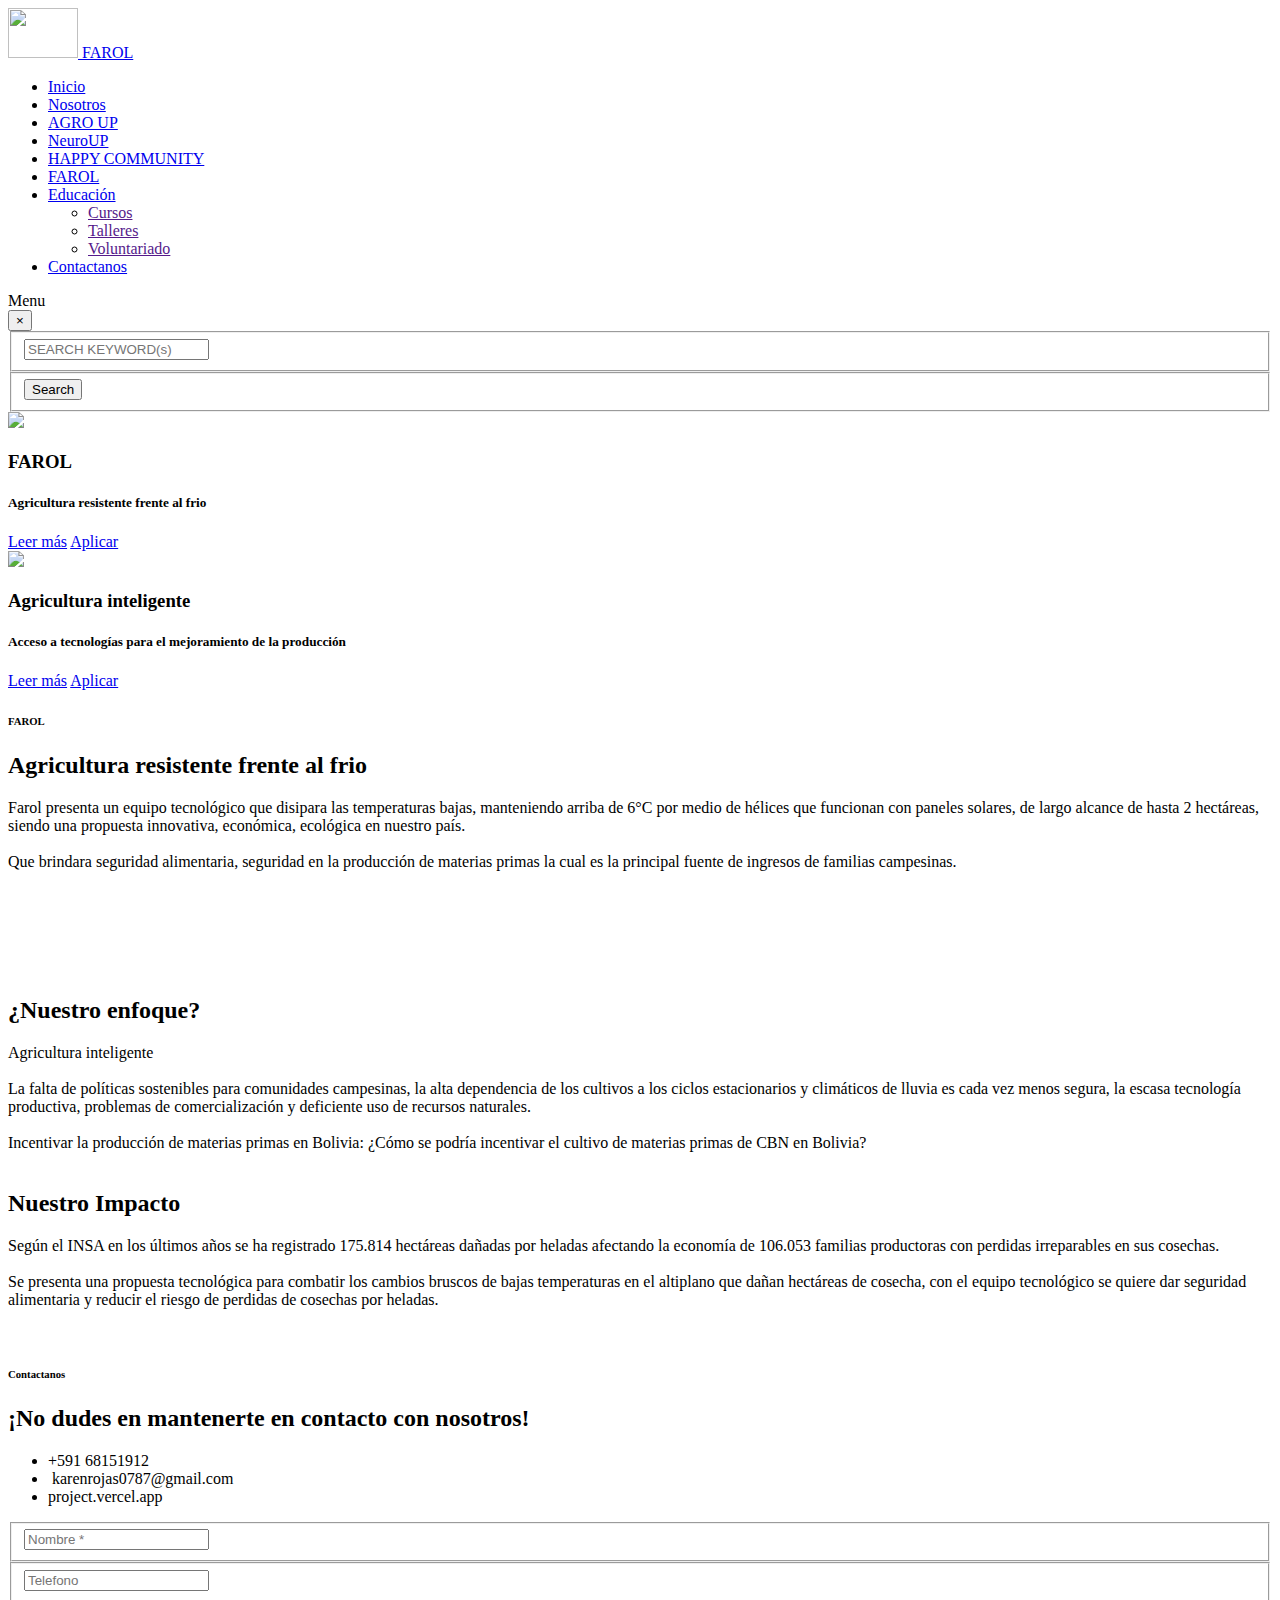
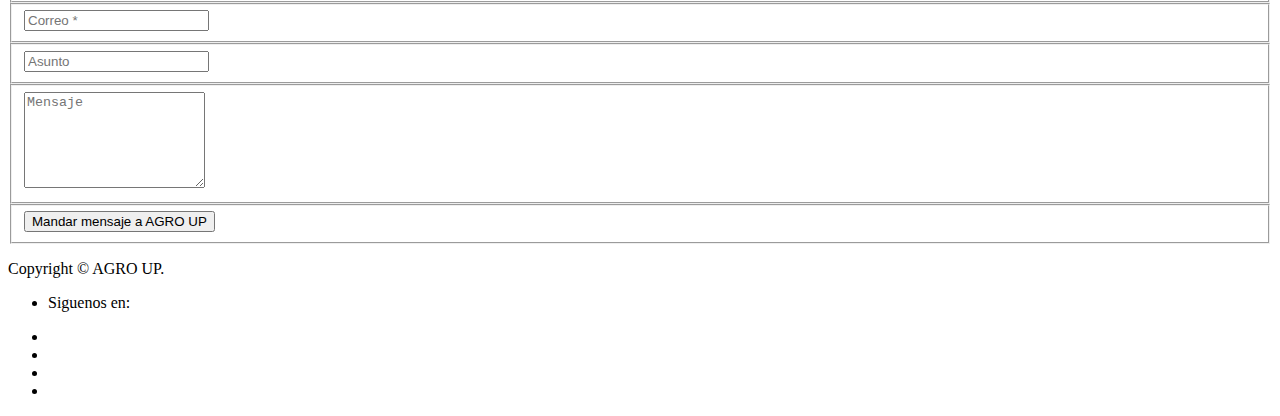
==== farol.html @ a7e3a9bf "Add files via upload" ====
<!DOCTYPE html>
<html lang="en">

  <head>

    <meta charset="utf-8">
    <meta name="viewport" content="width=device-width, initial-scale=1, shrink-to-fit=no">
    <meta name="description" content="">
    <meta name="author" content="">
    <link href="https://fonts.googleapis.com/css?family=Raleway:100,200,300,400,500,600,700,800,900&display=swap" rel="stylesheet">

    <title>FAROL</title>

<!--

Breezed Template

https://templatemo.com/tm-543-breezed

-->
    <!-- Additional CSS Files -->
    <link rel="stylesheet" type="text/css" href="assets/css/bootstrap.min.css">

    <link rel="stylesheet" type="text/css" href="assets/css/font-awesome.css">

    <link rel="stylesheet" href="assets/css/templatemo-breezed.css">

    <link rel="stylesheet" href="assets/css/owl-carousel.css">

    <link rel="stylesheet" href="assets/css/lightbox.css">

    <link rel="stylesheet" href="assets/css/style.css">

    </head>
    
    <body>
    
    <!-- ***** Preloader Start ***** -->
<!--     <div id="preloader">
        <div class="jumper">
            <div></div>
            <div></div>
            <div></div>
        </div>
    </div>   -->
    <!-- ***** Preloader End ***** -->
    
    
    <!-- ***** Header Area Start ***** -->
    <header class="header-area header-sticky">
        <div class="container">
            <div class="row">
                <div class="col-12">
                    <nav class="main-nav">
                        <!-- ***** Logo Start ***** -->

                        <a href="index.html" class="logo">
                            <img loading="lazy" src="assets/images/farol/farol.png" width="70" height="50">
                            FAROL
                        </a>
                        <!-- ***** Logo End ***** -->
                        <!-- ***** Menu Start ***** -->
                        <ul class="nav">
                            <li class="scroll-to-section"><a href="index.html" class="active">Inicio</a></li>
                            <li class="scroll-to-section"><a href="#about">Nosotros</a></li>
                            <li class="scroll-to-section"><a href="agroup.html">AGRO UP</a></li>
                            <li class="scroll-to-section"><a href="neuroup.html">NeuroUP</a></li>
                            <li class="scroll-to-section"><a href="happycommunity.html">HAPPY COMMUNITY</a></li>
                            <li class="scroll-to-section"><a href="farol.html">FAROL</a></li>
                            <li class="submenu">
                                <a href="javascript:;">Educación</a>
                                <ul>
                                    <li><a href="">Cursos</a></li>
                                    <li><a href="">Talleres</a></li>
                                    <li><a href="">Voluntariado</a></li>
                                    
                                </ul>
                            </li>
                            <li class="scroll-to-section"><a href="#contact-us">Contactanos</a></li> 
                            <div class="search-icon">
                                <a href="#search"><i class="fa fa-search"></i></a>
                            </div>
                        </ul>        
                        <a class='menu-trigger'>
                            <span>Menu</span>
                        </a>
                        <!-- ***** Menu End ***** -->
                    </nav>
                </div>
            </div>
        </div>
    </header>
    <!-- ***** Header Area End ***** -->
    
    <!-- ***** Search Area ***** -->
    <div id="search">
        <button type="button" class="close">×</button>
        <form id="contact" action="#" method="get">
            <fieldset>
                <input type="search" name="q" placeholder="SEARCH KEYWORD(s)" aria-label="Search through site content">
            </fieldset>
            <fieldset>
                <button type="submit" class="main-button">Search</button>
            </fieldset>
        </form>
    </div>


    <!-- ***** Main Banner Area Start ***** -->
    <div class="main-banner header-text" id="top">
        <div class="Modern-Slider">

          <!-- //Item -->
          <div class="item">
            <div class="img-fill">
                <img loading="lazy" src="assets/images/agroup/f1.png" style="width:100%">
                <div class="text-content">
                  <h3>FAROL</h3>
                  <h5>Agricultura resistente frente al frio</h5>
                  <a href="#" class="main-stroked-button">Leer más</a>
                  <a href="#" class="main-filled-button">Aplicar</a>
                </div>
            </div>
          </div>
          <!-- // Item -->
          <div class="item">
            <div class="img-fill">
                <img loading="lazy" src="assets/images/agroup/f2.png" style="width:100%">
                <div class="text-content">
                  <h3>Agricultura inteligente</h3>
                  <h5>Acceso a tecnologías para el mejoramiento de la producción</h5>
                  <a href="#" class="main-stroked-button">Leer más</a>
                  <a href="#" class="main-filled-button">Aplicar</a>
                </div>
            </div>
          </div>
          <!-- // Item -->
        </div>
    </div>
    <div class="scroll-down scroll-to-section"><a href="#about"><i class="fa fa-arrow-down"></i></a></div>
    <!-- ***** Main Banner Area End ***** -->

    <!-- ***** About Area Starts ***** -->
    <section class="section" id="about">
        <div class="container">
            <div class="row">
                <div class="col-lg-6 col-md-6 col-xs-12">
                    <div class="left-text-content">
                        <div class="section-heading">
                            <h6>FAROL</h6>
                            <h2>Agricultura resistente frente al frio</h2>
                        </div>
                        <div class="row">
                            <div class="right-text-content">
                                <p>
                                    Farol presenta un equipo tecnológico que disipara las temperaturas bajas, manteniendo arriba de 6°C por medio de hélices que funcionan con paneles solares, de largo alcance de hasta 2 hectáreas, siendo una propuesta innovativa, económica, ecológica en nuestro país.<br><br>
                                    Que brindara seguridad alimentaria, seguridad en la producción de materias primas la cual es la principal fuente de ingresos de familias campesinas. 
                                <br><br>

                                </p>
                            </div>
                        </div>
                    </div>
                </div>
                <div class="col-lg-6 col-md-6 col-xs-12">
                    <div class="item author-item">
                        <br><br>
                        <div class="member-thumb">
                            <img loading="lazy" src="assets/images/farol/farol.png" style="width:100%" alt="">
                        </div>
                    </div>
                </div>
            </div>
        </div>
    </section>
    <!-- ***** About Area Ends ***** -->

    <!-- ***** About Area Starts ***** -->
    <section class="section" id="about">
        <div class="container">
            <div class="row">
                <div class="col-lg-6 col-md-6 col-xs-12">
                    <div class="item author-item">
                        <div class="member-thumb">
                            <img loading="lazy" src="assets/images/agroup/f3.png" style="width:100%" alt="">
                        </div>
                    </div>
                </div>
                <div class="col-lg-6 col-md-6 col-xs-12">
                    <div class="left-text-content">
                        <div class="section-heading">
                            <h2>¿Nuestro enfoque?</h2>
                        </div>
                        <div class="row">
                            <div class="right-text-content">
                                <p>Agricultura inteligente<br><br>

                                La falta de políticas sostenibles para comunidades campesinas, la alta dependencia de los cultivos a los ciclos estacionarios y climáticos de lluvia es cada vez menos segura, la escasa tecnología productiva, problemas de comercialización y deficiente uso de recursos naturales.<br><br>

                                Incentivar la producción de materias primas en Bolivia: ¿Cómo se podría incentivar el cultivo de materias primas de CBN en Bolivia?

                                <br><br>
                                </p>
                            </div>
                        </div>
                    </div>
                </div>
            </div>
        </div>
    </section>
    <!-- ***** About Area Ends ***** -->

    <!-- ***** About Area Starts ***** -->
    <section class="section" id="about">
        <div class="container">
            <div class="row">
                <div class="col-lg-6 col-md-6 col-xs-12">
                    <div class="left-text-content">
                        <div class="section-heading">
                            <h2>Nuestro Impacto</h2>
                        </div>
                        <div class="row">
                            <div class="right-text-content">
                                <p>
                                Según el INSA en los últimos años se ha registrado 175.814 hectáreas dañadas por heladas afectando la economía de 106.053 familias productoras con perdidas irreparables en sus cosechas. <br><br>
                                Se presenta una propuesta tecnológica para combatir los cambios bruscos de bajas temperaturas en el altiplano que dañan hectáreas de cosecha, con el equipo tecnológico se quiere dar seguridad alimentaria y reducir el riesgo de perdidas de cosechas por heladas. 

                                <br>
                                </p>
                            </div>
                        </div>
                    </div>
                </div>
                <div class="col-lg-6 col-md-6 col-xs-12">
                    <div class="item author-item">
                        <div class="member-thumb">
                            <img loading="lazy" src="assets/images/agroup/f4.jpg" style="width:100%" alt="">
                        </div>
                    </div>
                </div>
            </div>
        </div>
    </section>
    <!-- ***** About Area Ends ***** -->
    
    <!-- ***** Contact Us Area Starts ***** -->
    <section class="section" id="contact-us">
        <div class="container">
            <div class="row">
                <div class="col-lg-4 col-md-4 col-xs-12">
                    <div class="left-text-content">
                        <div class="section-heading">
                            <h6>Contactanos</h6>
                            <h2>¡No dudes en mantenerte en contacto con nosotros! </h2>
                        </div>
                        <ul class="contact-info">
                            <li><img loading="lazy" src="assets/images/contact-info-01.png" alt="">+591 68151912</li>
                            <li><img loading="lazy" src="assets/images/contact-info-02.png" alt=""> karenrojas0787@gmail.com</li>
                            <li><img loading="lazy" src="assets/images/contact-info-03.png" alt="">project.vercel.app</li>
                        </ul>
                    </div>
                </div>
                <div class="col-lg-8 col-md-8 col-xs-12">
                    <div class="contact-form">
                        <form id="contact" action="" method="get">
                          <div class="row">
                            <div class="col-md-6 col-sm-12">
                              <fieldset>
                                <input name="name" type="text" id="name" placeholder="Nombre *" required="">
                              </fieldset>
                            </div>
                            <div class="col-md-6 col-sm-12">
                              <fieldset>
                                <input name="phone" type="text" id="phone" placeholder="Telefono" required="">
                              </fieldset>
                            </div>
                            <div class="col-md-6 col-sm-12">
                              <fieldset>
                                <input name="email" type="email" id="email" placeholder="Correo *" required="">
                              </fieldset>
                            </div>
                            <div class="col-md-6 col-sm-12">
                              <fieldset>
                                <input name="subject" type="text" id="subject" placeholder="Asunto">
                              </fieldset>
                            </div>
                            <div class="col-lg-12">
                              <fieldset>
                                <textarea name="message" rows="6" id="message" placeholder="Mensaje" required=""></textarea>
                              </fieldset>
                            </div>
                            <div class="col-lg-12">
                              <fieldset>
                                <button type="submit" id="form-submit" class="main-button-icon">Mandar mensaje a AGRO UP <i class="fa fa-arrow-right"></i></button>
                              </fieldset>
                            </div>
                          </div>
                        </form>
                    </div>
                </div>
            </div>
        </div>
    </section>
    <!-- ***** Contact Us Area Ends ***** -->
    
    <!-- ***** Footer Start ***** -->
    <footer>
        <div class="container">
            <div class="row">
                <div class="col-lg-6 col-xs-12">
                    <div class="left-text-content">
                        <p>Copyright &copy; AGRO UP. 
                        
                        <!-- - Design: <a rel="nofollow noopener" href="https://templatemo.com">TemplateMo</a> -->
                        </p>
                    </div>
                </div>
                <div class="col-lg-6 col-xs-12">
                    <div class="right-text-content">
                            <ul class="social-icons">
                                <li><p>Siguenos en:</p></li>
                                <li><a rel="nofollow" href="https://www.facebook.com/MADTeamSpaceMission"><i class="fa fa-facebook"></i></a></li>
                                <li><a rel="nofollow" href="https://www.facebook.com/MADTeamSpaceMission"><i class="fa fa-twitter"></i></a></li>
                                <li><a rel="nofollow" href="https://www.facebook.com/MADTeamSpaceMission"><i class="fa fa-linkedin"></i></a></li>
                                <li><a rel="nofollow" href="https://www.facebook.com/MADTeamSpaceMission"><i class="fa fa-dribbble"></i></a></li>
                            </ul>
                    </div>
                </div>
            </div>
        </div>
    </footer>
    

    <!-- jQuery -->
    <script src="assets/js/jquery-2.1.0.min.js"></script>

    <!-- Bootstrap -->
    <script src="assets/js/popper.js"></script>
    <script src="assets/js/bootstrap.min.js"></script>

    <!-- Plugins -->
    <script src="assets/js/owl-carousel.js"></script>
    <script src="assets/js/scrollreveal.min.js"></script>
    <script src="assets/js/waypoints.min.js"></script>
    <script src="assets/js/jquery.counterup.min.js"></script>
    <script src="assets/js/imgfix.min.js"></script> 
    <script src="assets/js/slick.js"></script> 
    <script src="assets/js/lightbox.js"></script> 
    <script src="assets/js/isotope.js"></script> 
    
    <!-- Global Init -->
    <script src="assets/js/custom.js"></script>

    <script>

        $(function() {
            var selectedClass = "";
            $("p").click(function(){
            selectedClass = $(this).attr("data-rel");
            $("#portfolio").fadeTo(50, 0.1);
                $("#portfolio div").not("."+selectedClass).fadeOut();
            setTimeout(function() {
              $("."+selectedClass).fadeIn();
              $("#portfolio").fadeTo(50, 1);
            }, 500);
                
            });
        });

    </script>

  </body>
</html>
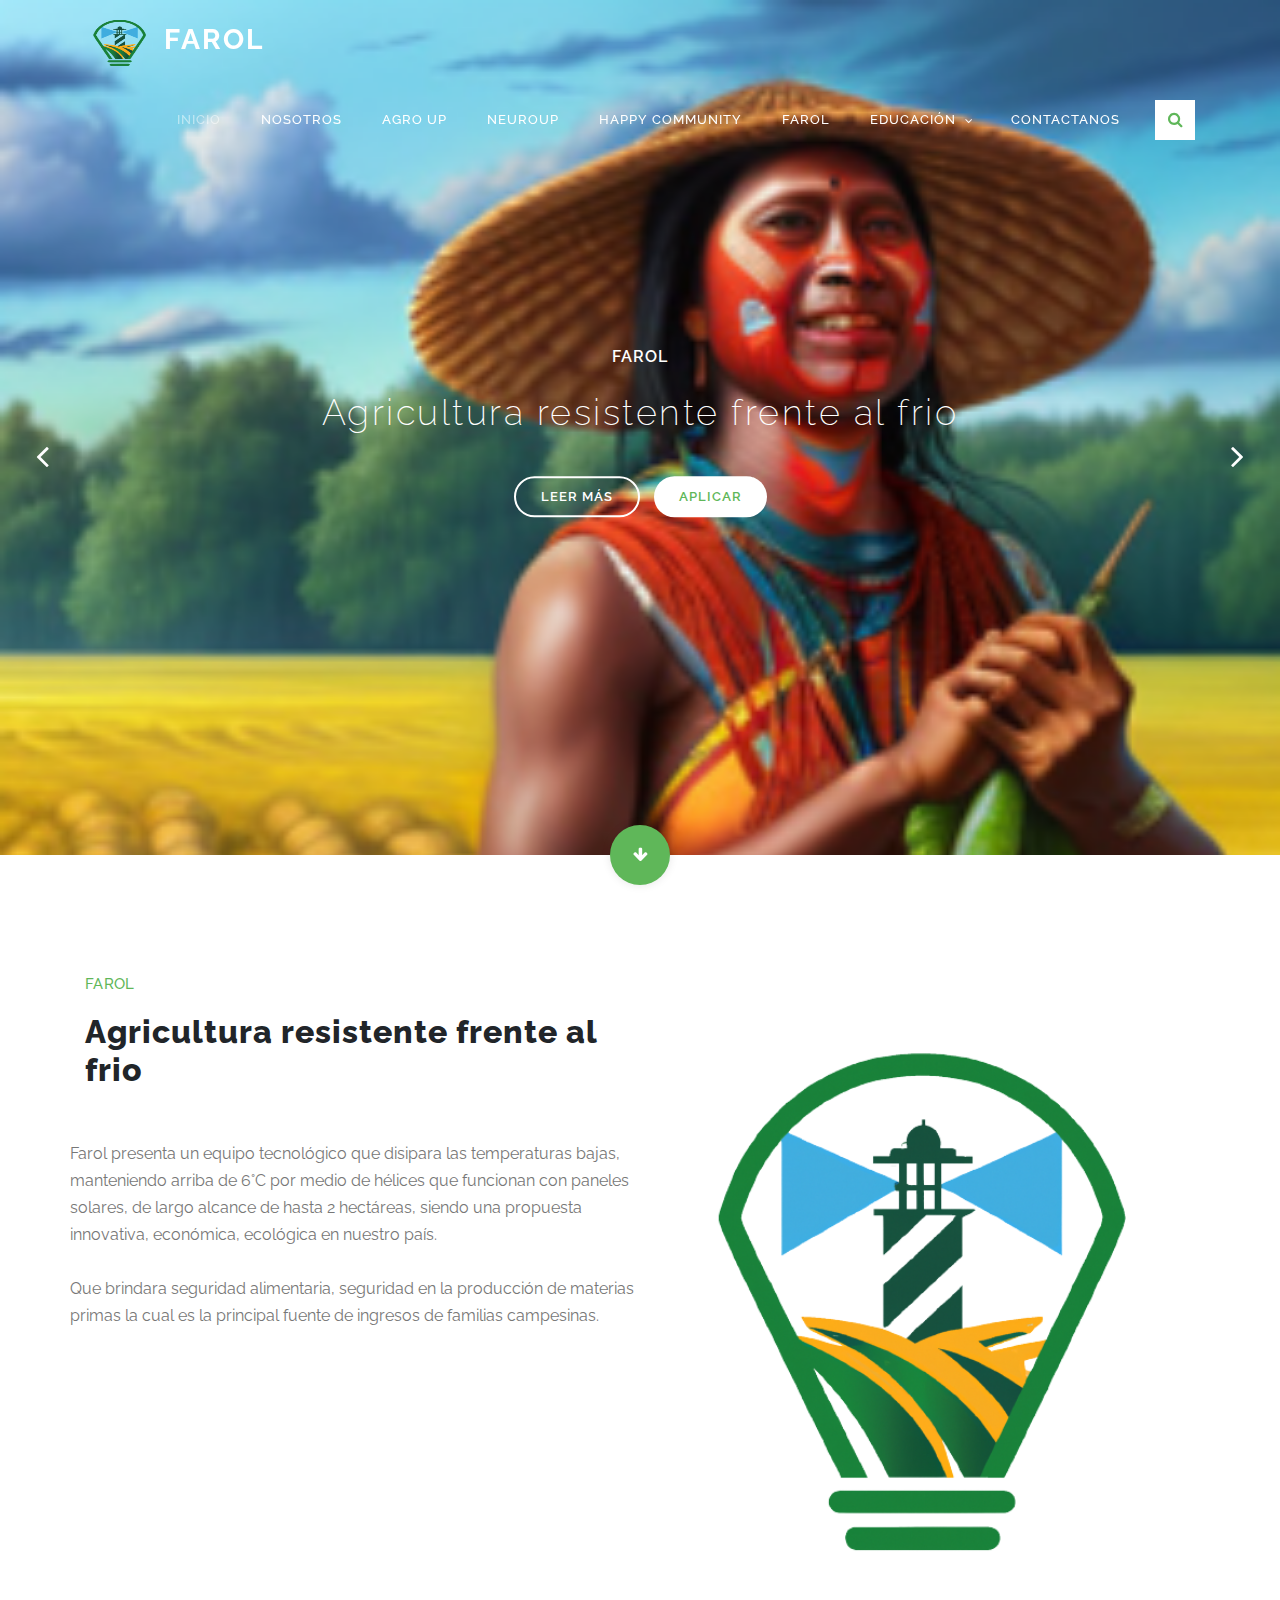
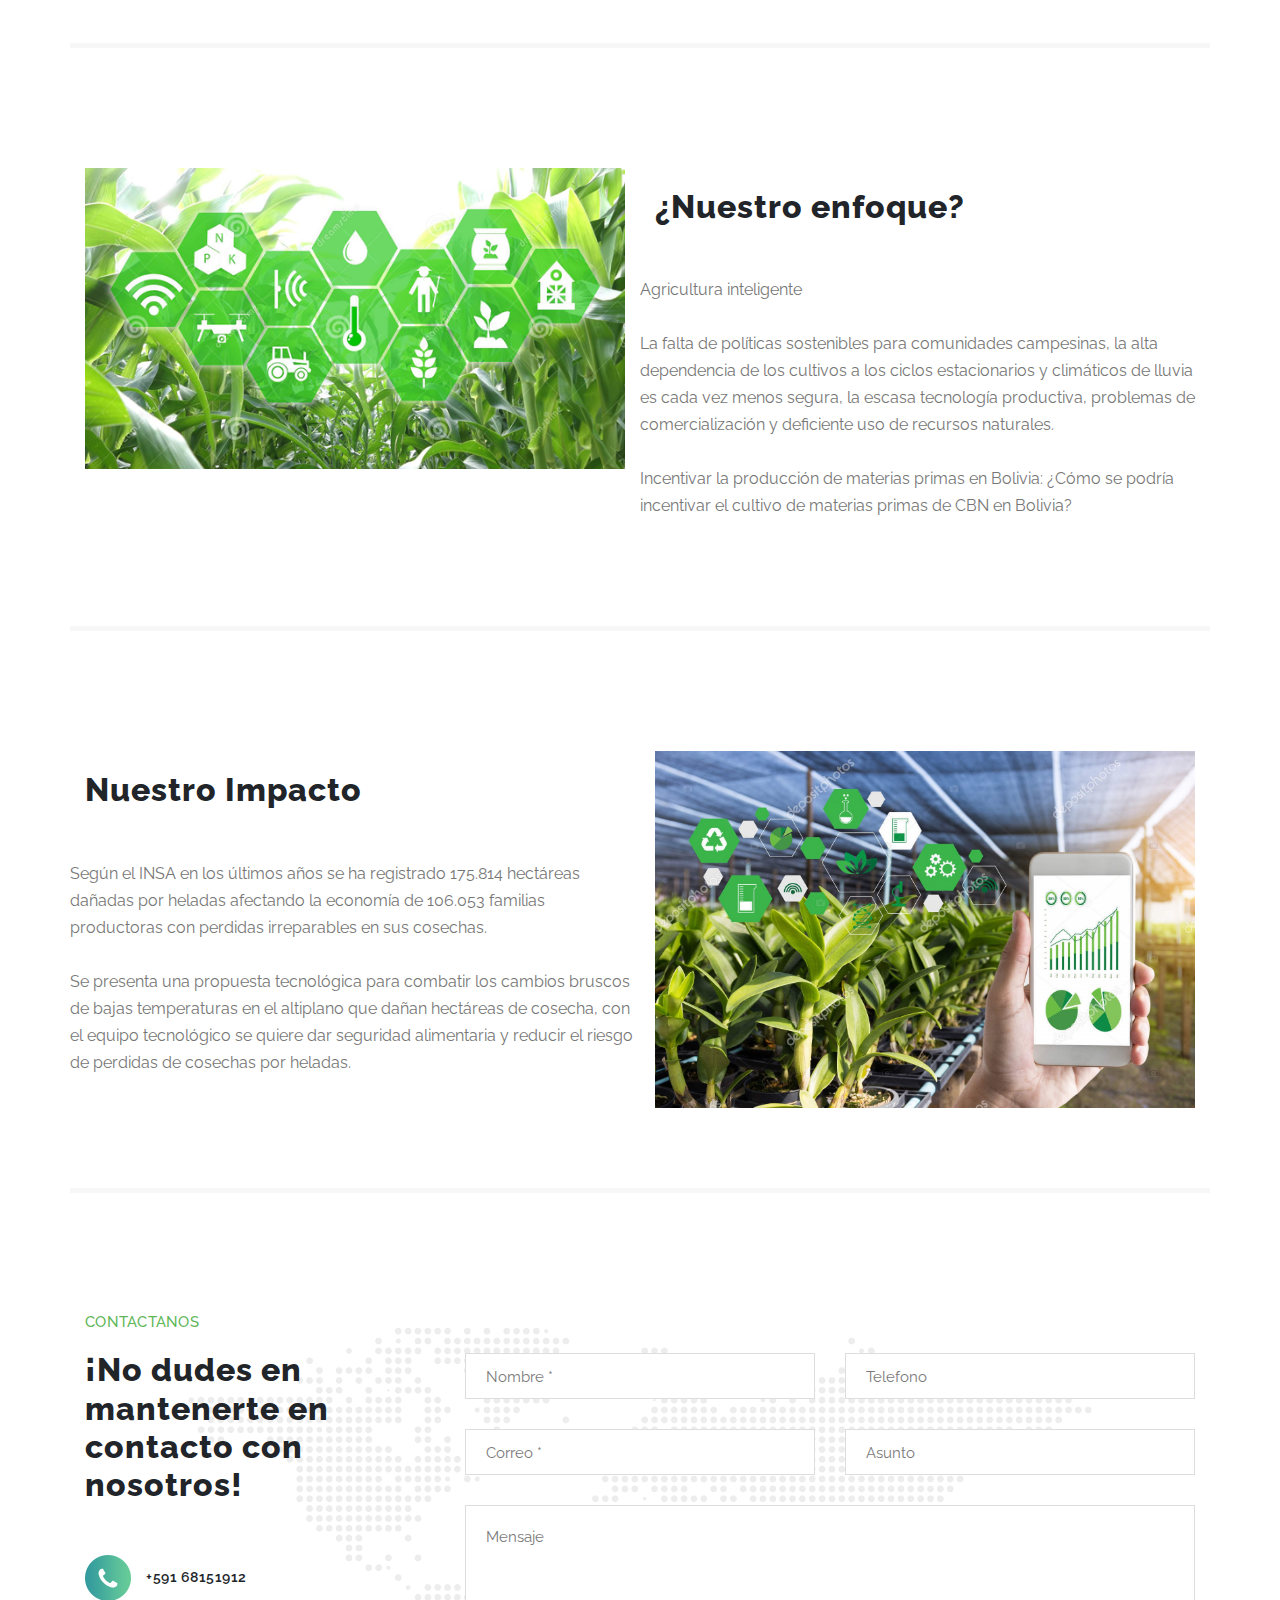
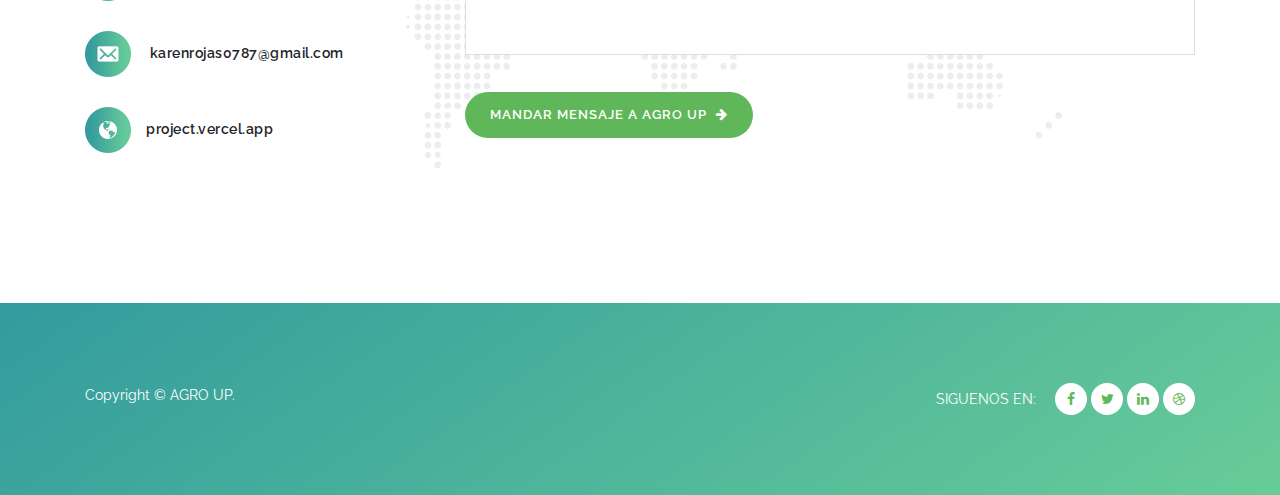
==== commit e00c1c0b: "Add files via upload" ====
--- a/farol.html
+++ b/farol.html
@@ -156,7 +156,6 @@
                                     Farol presenta un equipo tecnológico que disipara las temperaturas bajas, manteniendo arriba de 6°C por medio de hélices que funcionan con paneles solares, de largo alcance de hasta 2 hectáreas, siendo una propuesta innovativa, económica, ecológica en nuestro país.<br><br>
                                     Que brindara seguridad alimentaria, seguridad en la producción de materias primas la cual es la principal fuente de ingresos de familias campesinas. 
                                 <br><br>
-
                                 </p>
                             </div>
                         </div>
@@ -196,7 +195,6 @@
                                 <p>Agricultura inteligente<br><br>
 
                                 La falta de políticas sostenibles para comunidades campesinas, la alta dependencia de los cultivos a los ciclos estacionarios y climáticos de lluvia es cada vez menos segura, la escasa tecnología productiva, problemas de comercialización y deficiente uso de recursos naturales.<br><br>
-
                                 Incentivar la producción de materias primas en Bolivia: ¿Cómo se podría incentivar el cultivo de materias primas de CBN en Bolivia?
 
                                 <br><br>
--- a/assets/css/templatemo-breezed.css
+++ b/assets/css/templatemo-breezed.css
@@ -0,0 +1,1672 @@
+/*
+
+Breezed Template
+
+https://templatemo.com/tm-543-breezed
+
+*/
+
+/* ---------------------------------------------
+Table of contents
+------------------------------------------------
+01. font & reset css
+02. reset
+03. global styles
+04. header
+05. banner
+06. features
+07. testimonials
+08. contact
+09. footer
+10. preloader
+11. search
+12. portfolio
+
+--------------------------------------------- */
+/* 
+---------------------------------------------
+font & reset css
+--------------------------------------------- 
+*/
+@import url("https://fonts.googleapis.com/css?family=Poppins:100,200,300,400,500,600,700,800,900");
+/* 
+---------------------------------------------
+reset
+--------------------------------------------- 
+*/
+html, body, div, span, applet, object, iframe, h1, h2, h3, h4, h5, h6, p, blockquote, div
+pre, a, abbr, acronym, address, big, cite, code, del, dfn, em, font, img, ins, kbd, q,
+s, samp, small, strike, strong, sub, sup, tt, var, b, u, i, center, dl, dt, dd, ol, ul, li,
+figure, header, nav, section, article, aside, footer, figcaption {
+  margin: 0;
+  padding: 0;
+  border: 0;
+  outline: 0;
+}
+
+.clearfix:after {
+  content: ".";
+  display: block;
+  clear: both;
+  visibility: hidden;
+  line-height: 0;
+  height: 0;
+}
+
+.clearfix {
+  display: inline-block;
+}
+
+html[xmlns] .clearfix {
+  display: block;
+}
+
+* html .clearfix {
+  height: 1%;
+}
+
+ul, li {
+  padding: 0;
+  margin: 0;
+  list-style: none;
+}
+
+header, nav, section, article, aside, footer, hgroup {
+  display: block;
+}
+
+* {
+  box-sizing: border-box;
+}
+
+html, body {
+  font-family: 'Raleway', sans-serif;
+  font-weight: 400;
+  background-color: #fff;
+  font-size: 16px;
+  -ms-text-size-adjust: 100%;
+  -webkit-font-smoothing: antialiased;
+  -moz-osx-font-smoothing: grayscale;
+}
+
+a {
+  text-decoration: none !important;
+}
+
+h1, h2, h3, h4, h5, h6 {
+  margin-top: 0px;
+  margin-bottom: 0px;
+}
+
+ul {
+  margin-bottom: 0px;
+}
+
+p {
+  font-size: 14px;
+  line-height: 25px;
+  color: #777;
+}
+
+/* 
+---------------------------------------------
+global styles
+--------------------------------------------- 
+*/
+html,
+body {
+  background: #fff;
+  font-family: 'Raleway', sans-serif;
+}
+
+::selection {
+  background: #5fb759;
+  color: #fff;
+}
+
+::-moz-selection {
+  background: #5fb759;
+  color: #fff;
+}
+
+@media (max-width: 991px) {
+  html, body {
+    overflow-x: hidden;
+  }
+  .mobile-top-fix {
+    margin-top: 30px;
+    margin-bottom: 0px;
+  }
+  .mobile-bottom-fix {
+    margin-bottom: 30px;
+  }
+  .mobile-bottom-fix-big {
+    margin-bottom: 60px;
+  }
+}
+
+a.main-stroked-button {
+  font-size: 13px;
+  border-radius: 25px;
+  padding: 11px 25px;
+  background-color: transparent;
+  border: 2px solid #fff;
+  text-transform: uppercase;
+  color: #fff;
+  font-weight: 600;
+  letter-spacing: 1px;
+  -webkit-transition: all 0.3s ease 0s;
+  -moz-transition: all 0.3s ease 0s;
+  -o-transition: all 0.3s ease 0s;
+  transition: all 0.3s ease 0s;
+}
+
+a.main-stroked-button:hover {
+  background-color: #fff;
+  color: #5fb759;
+}
+
+a.main-filled-button {
+  font-size: 13px;
+  border-radius: 25px;
+  padding: 13px 25px;
+  background-color: #fff;
+  text-transform: uppercase;
+  color: #5fb759;
+  font-weight: 600;
+  letter-spacing: 1px;
+  -webkit-transition: all 0.3s ease 0s;
+  -moz-transition: all 0.3s ease 0s;
+  -o-transition: all 0.3s ease 0s;
+  transition: all 0.3s ease 0s;
+}
+
+a.main-filled-button:hover {
+  color: #fff;
+  background-color: #5fb759;
+}
+
+a.main-button-icon {
+  font-size: 13px;
+  border-radius: 25px;
+  padding: 13px 25px;
+  background-color: #5fb759;
+  text-transform: uppercase;
+  color: #fff;
+  font-weight: 600;
+  letter-spacing: 1px;
+  -webkit-transition: all 0.3s ease 0s;
+  -moz-transition: all 0.3s ease 0s;
+  -o-transition: all 0.3s ease 0s;
+  transition: all 0.3s ease 0s;
+}
+
+a.main-button-icon i {
+  margin-left: 5px;
+  -webkit-transition: all 0.3s ease-in-out 0s;
+  -moz-transition: all 0.3s ease-in-out 0s;
+  -o-transition: all 0.3s ease-in-out 0s;
+  transition: all 0.3s ease-in-out 0s;
+}
+
+a.main-button-icon:hover i {
+  padding-left: 5px;
+}
+
+button.main-button {
+  outline: none;
+  border: none;
+  cursor: pointer;
+  font-size: 13px;
+  border-radius: 25px;
+  padding: 10px 25px;
+  background-color: #fff;
+  text-transform: uppercase;
+  color: #5fb759;
+  font-weight: 600;
+  letter-spacing: 1px;
+  -webkit-transition: all 0.3s ease 0s;
+  -moz-transition: all 0.3s ease 0s;
+  -o-transition: all 0.3s ease 0s;
+  transition: all 0.3s ease 0s;
+}
+
+button.main-button:hover {
+  color: #fff;
+  background-color: #5fb759;
+}
+
+button.main-button-icon {
+  border: none;
+  outline: none;
+  font-size: 13px;
+  border-radius: 25px;
+  padding: 13px 25px;
+  background-color: #5fb759;
+  text-transform: uppercase;
+  color: #fff;
+  font-weight: 600;
+  letter-spacing: 1px;
+  -webkit-transition: all 0.3s ease 0s;
+  -moz-transition: all 0.3s ease 0s;
+  -o-transition: all 0.3s ease 0s;
+  transition: all 0.3s ease 0s;
+}
+
+button.main-button-icon i {
+  margin-left: 5px;
+  -webkit-transition: all 0.3s ease-in-out 0s;
+  -moz-transition: all 0.3s ease-in-out 0s;
+  -o-transition: all 0.3s ease-in-out 0s;
+  transition: all 0.3s ease-in-out 0s;
+}
+
+button.main-button-icon:hover i {
+  padding-left: 5px;
+}
+
+a.text-button-icon {
+  text-transform: uppercase;
+  color: #1e1e1e;
+  font-size: 13px;
+  font-weight: 600;
+  letter-spacing: 1px;
+  -webkit-transition: all 0.3s ease 0s;
+  -moz-transition: all 0.3s ease 0s;
+  -o-transition: all 0.3s ease 0s;
+  transition: all 0.3s ease 0s;
+}
+
+a.text-button-icon i {
+  margin-left: 5px;
+  -webkit-transition: all 0.3s ease-in-out 0s;
+  -moz-transition: all 0.3s ease-in-out 0s;
+  -o-transition: all 0.3s ease-in-out 0s;
+  transition: all 0.3s ease-in-out 0s;
+}
+
+a.text-button-icon:hover {
+  color: #5fb759;
+}
+
+a.text-button-icon:hover i {
+  padding-left: 5px;
+}
+
+
+.section-heading h6 {
+  font-size: 15px;
+  font-weight: 500;
+  text-transform: uppercase;
+  letter-spacing: 0.25px;
+  margin-top: 0px;
+  margin-bottom: 0px;
+}
+
+.section-heading h2 {
+  font-size: 32px;
+  font-weight: 800;
+  letter-spacing: 1px;
+  margin-top: 20px;
+  margin-bottom: 0px;
+}
+
+
+/* 
+---------------------------------------------
+header
+--------------------------------------------- 
+*/
+
+.background-header {
+  background-color: #fff;
+  height: 80px!important;
+  position: fixed!important;
+  top: 0px;
+  left: 0px;
+  right: 0px;
+  box-shadow: 0px 0px 10px rgba(0,0,0,0.15)!important;
+}
+
+.background-header .logo,
+.background-header .main-nav .nav li a {
+  color: #1e1e1e!important;
+}
+
+.background-header .main-nav .nav li:hover a {
+  color: #5fb759!important;
+}
+
+.background-header .nav li a.active {
+  color: #5fb759!important;
+}
+
+.header-area {
+  position: absolute;
+  top: 0px;
+  left: 0px;
+  right: 0px;
+  z-index: 100;
+  height: 100px;
+  -webkit-transition: all .5s ease 0s;
+  -moz-transition: all .5s ease 0s;
+  -o-transition: all .5s ease 0s;
+  transition: all .5s ease 0s;
+}
+
+.header-area .main-nav {
+  min-height: 80px;
+  background: transparent;
+}
+
+.header-area .main-nav .logo {
+  line-height: 80px;
+  color: #fff;
+  font-size: 28px;
+  font-weight: 700;
+  text-transform: uppercase;
+  letter-spacing: 2px;
+  float: left;
+  -webkit-transition: all 0.3s ease 0s;
+  -moz-transition: all 0.3s ease 0s;
+  -o-transition: all 0.3s ease 0s;
+  transition: all 0.3s ease 0s;
+}
+
+
+.header-area .main-nav .nav {
+  float: right;
+  margin-top: 27px;
+  margin-right: 0px;
+  background-color: transparent;
+  -webkit-transition: all 0.3s ease 0s;
+  -moz-transition: all 0.3s ease 0s;
+  -o-transition: all 0.3s ease 0s;
+  transition: all 0.3s ease 0s;
+  position: relative;
+  z-index: 999;
+}
+
+.header-area .main-nav .nav li {
+  padding-left: 20px;
+  padding-right: 20px;
+}
+
+.header-area .main-nav .nav .search-icon {
+  float: right;
+  margin-left: 15px;
+}
+
+.header-area .main-nav .nav .search-icon a {
+  background-color: #fff;
+  color: #5fb759;
+  width: 40px;
+  height: 40px;
+  display: inline-block;
+  text-align: center;
+  line-height: 40px;
+}
+
+@media (max-width: 767px) {
+  .header-area .main-nav .nav .search-icon {
+    float: none;
+    text-align: center;
+    width: 100%;
+    background-color: #fff;
+    margin-left: 0px;
+  }
+}
+
+.header-area .main-nav .nav .search-icon a:hover {
+  opacity: 1;
+  color: #5fb759!important;
+}
+
+.header-area .main-nav .nav li a {
+  display: block;
+  font-weight: 500;
+  font-size: 13px;
+  color: #7a7a7a;
+  text-transform: uppercase;
+  -webkit-transition: all 0.3s ease 0s;
+  -moz-transition: all 0.3s ease 0s;
+  -o-transition: all 0.3s ease 0s;
+  transition: all 0.3s ease 0s;
+  height: 40px;
+  line-height: 40px;
+  border: transparent;
+  letter-spacing: 1px;
+}
+
+.header-area .main-nav .nav li a {
+  color: #fff;
+}
+
+.header-area .main-nav .nav li:hover a,
+.header-area .main-nav .nav li a.active {
+  color: #fff!important;
+  opacity: 0.5;
+}
+
+.background-header .main-nav .nav li:hover a,
+.background-header .main-nav .nav li a.active {
+  color: #5fb759!important;
+  opacity: 1;
+}
+
+.header-area .main-nav .nav li.submenu {
+  position: relative;
+  padding-right: 35px;
+}
+
+.header-area .main-nav .nav li.submenu:after {
+  font-family: FontAwesome;
+  content: "\f107";
+  font-size: 12px;
+  color: #fff;
+  position: absolute;
+  right: 18px;
+  top: 12px;
+}
+
+.background-header .main-nav .nav li.submenu:after {
+  color: #7a7a7a;
+}
+
+.header-area .main-nav .nav li.submenu ul {
+  position: absolute;
+  width: 200px;
+  box-shadow: 0 2px 28px 0 rgba(0, 0, 0, 0.06);
+  overflow: hidden;
+  top: 40px;
+  opacity: 0;
+  transform: translateY(+2em);
+  visibility: hidden;
+  z-index: -1;
+  transition: all 0.3s ease-in-out 0s, visibility 0s linear 0.3s, z-index 0s linear 0.01s;
+}
+
+.header-area .main-nav .nav li.submenu ul li {
+  margin-left: 0px;
+  padding-left: 0px;
+  padding-right: 0px;
+}
+
+.header-area .main-nav .nav li.submenu ul li a {
+  opacity: 1;
+  display: block;
+  background: #fff;
+  color: #7a7a7a!important;
+  padding-left: 20px;
+  height: 40px;
+  line-height: 40px;
+  -webkit-transition: all 0.3s ease 0s;
+  -moz-transition: all 0.3s ease 0s;
+  -o-transition: all 0.3s ease 0s;
+  transition: all 0.3s ease 0s;
+  position: relative;
+  font-size: 13px;
+  border-bottom: 1px solid #f5f5f5;
+}
+
+.header-area .main-nav .nav li.submenu ul li a:hover {
+  background: #fff;
+  color: #5fb759!important;
+  padding-left: 25px;
+}
+
+.header-area .main-nav .nav li.submenu ul li a:hover:before {
+  width: 3px;
+}
+
+.header-area .main-nav .nav li.submenu:hover ul {
+  visibility: visible;
+  opacity: 1;
+  z-index: 1;
+  transform: translateY(0%);
+  transition-delay: 0s, 0s, 0.3s;
+}
+
+.header-area .main-nav .menu-trigger {
+  cursor: pointer;
+  display: block;
+  position: absolute;
+  top: 23px;
+  width: 32px;
+  height: 40px;
+  text-indent: -9999em;
+  z-index: 99;
+  right: 40px;
+  display: none;
+}
+
+.header-area .main-nav .menu-trigger span,
+.header-area .main-nav .menu-trigger span:before,
+.header-area .main-nav .menu-trigger span:after {
+  -moz-transition: all 0.4s;
+  -o-transition: all 0.4s;
+  -webkit-transition: all 0.4s;
+  transition: all 0.4s;
+  background-color: #1e1e1e;
+  display: block;
+  position: absolute;
+  width: 30px;
+  height: 2px;
+  left: 0;
+}
+
+.background-header .main-nav .menu-trigger span,
+.background-header .main-nav .menu-trigger span:before,
+.background-header .main-nav .menu-trigger span:after {
+  background-color: #1e1e1e;
+}
+
+.header-area .main-nav .menu-trigger span:before,
+.header-area .main-nav .menu-trigger span:after {
+  -moz-transition: all 0.4s;
+  -o-transition: all 0.4s;
+  -webkit-transition: all 0.4s;
+  transition: all 0.4s;
+  background-color: #1e1e1e;
+  display: block;
+  position: absolute;
+  width: 30px;
+  height: 2px;
+  left: 0;
+  width: 75%;
+}
+
+.background-header .main-nav .menu-trigger span:before,
+.background-header .main-nav .menu-trigger span:after {
+  background-color: #1e1e1e;
+}
+
+.header-area .main-nav .menu-trigger span:before,
+.header-area .main-nav .menu-trigger span:after {
+  content: "";
+}
+
+.header-area .main-nav .menu-trigger span {
+  top: 16px;
+}
+
+.header-area .main-nav .menu-trigger span:before {
+  -moz-transform-origin: 33% 100%;
+  -ms-transform-origin: 33% 100%;
+  -webkit-transform-origin: 33% 100%;
+  transform-origin: 33% 100%;
+  top: -10px;
+  z-index: 10;
+}
+
+.header-area .main-nav .menu-trigger span:after {
+  -moz-transform-origin: 33% 0;
+  -ms-transform-origin: 33% 0;
+  -webkit-transform-origin: 33% 0;
+  transform-origin: 33% 0;
+  top: 10px;
+}
+
+.header-area .main-nav .menu-trigger.active span,
+.header-area .main-nav .menu-trigger.active span:before,
+.header-area .main-nav .menu-trigger.active span:after {
+  background-color: transparent;
+  width: 100%;
+}
+
+.header-area .main-nav .menu-trigger.active span:before {
+  -moz-transform: translateY(6px) translateX(1px) rotate(45deg);
+  -ms-transform: translateY(6px) translateX(1px) rotate(45deg);
+  -webkit-transform: translateY(6px) translateX(1px) rotate(45deg);
+  transform: translateY(6px) translateX(1px) rotate(45deg);
+  background-color: #1e1e1e;
+}
+
+.background-header .main-nav .menu-trigger.active span:before {
+  background-color: #1e1e1e;
+}
+
+.header-area .main-nav .menu-trigger.active span:after {
+  -moz-transform: translateY(-6px) translateX(1px) rotate(-45deg);
+  -ms-transform: translateY(-6px) translateX(1px) rotate(-45deg);
+  -webkit-transform: translateY(-6px) translateX(1px) rotate(-45deg);
+  transform: translateY(-6px) translateX(1px) rotate(-45deg);
+  background-color: #1e1e1e;
+}
+
+.background-header .main-nav .menu-trigger.active span:after {
+  background-color: #1e1e1e;
+}
+
+.header-area.header-sticky {
+  min-height: 80px;
+}
+
+.header-area.header-sticky .nav {
+  margin-top: 20px !important;
+}
+
+.header-area.header-sticky .nav li a.active {
+  color: #5fb759;
+}
+
+@media (max-width: 1200px) {
+  .header-area .main-nav .nav li {
+    padding-left: 12px;
+    padding-right: 12px;
+  }
+  .header-area .main-nav:before {
+    display: none;
+  }
+}
+
+@media (max-width: 767px) {
+  .header-area .main-nav .logo {
+    color: #1e1e1e;
+  }
+  .header-area.header-sticky .nav li a:hover,
+  .header-area.header-sticky .nav li a.active {
+    color: #5fb759!important;
+    opacity: 1;
+  }
+  .header-area.header-sticky .nav li.search-icon a {
+    width: 100%;
+  }
+  .header-area {
+    background-color: #f7f7f7;
+    padding: 0px 15px;
+    height: 80px;
+    box-shadow: none;
+    text-align: center;
+  }
+  .header-area .container {
+    padding: 0px;
+  }
+  .header-area .logo {
+    margin-left: 30px;
+  }
+  .header-area .menu-trigger {
+    display: block !important;
+  }
+  .header-area .main-nav {
+    overflow: hidden;
+  }
+  .header-area .main-nav .nav {
+    float: none;
+    width: 100%;
+    display: none;
+    -webkit-transition: all 0s ease 0s;
+    -moz-transition: all 0s ease 0s;
+    -o-transition: all 0s ease 0s;
+    transition: all 0s ease 0s;
+    margin-left: 0px;
+  }
+  .header-area .main-nav .nav li:first-child {
+    border-top: 1px solid #eee;
+  }
+  .header-area.header-sticky .nav {
+    margin-top: 80px !important;
+  }
+  .header-area .main-nav .nav li {
+    width: 100%;
+    background: #fff;
+    border-bottom: 1px solid #eee;
+    padding-left: 0px !important;
+    padding-right: 0px !important;
+  }
+  .header-area .main-nav .nav li a {
+    height: 50px !important;
+    line-height: 50px !important;
+    padding: 0px !important;
+    border: none !important;
+    background: #f7f7f7 !important;
+    color: #191a20 !important;
+  }
+  .header-area .main-nav .nav li a:hover {
+    background: #eee !important;
+    color: #5fb759!important;
+  }
+  .header-area .main-nav .nav li.submenu ul {
+    position: relative;
+    visibility: inherit;
+    opacity: 1;
+    z-index: 1;
+    transform: translateY(0%);
+    transition-delay: 0s, 0s, 0.3s;
+    top: 0px;
+    width: 100%;
+    box-shadow: none;
+    height: 0px;
+  }
+  .header-area .main-nav .nav li.submenu ul li a {
+    font-size: 12px;
+    font-weight: 400;
+  }
+  .header-area .main-nav .nav li.submenu ul li a:hover:before {
+    width: 0px;
+  }
+  .header-area .main-nav .nav li.submenu ul.active {
+    height: auto !important;
+  }
+  .header-area .main-nav .nav li.submenu:after {
+    color: #3B566E;
+    right: 25px;
+    font-size: 14px;
+    top: 15px;
+  }
+  .header-area .main-nav .nav li.submenu:hover ul, .header-area .main-nav .nav li.submenu:focus ul {
+    height: 0px;
+  }
+}
+
+@media (min-width: 767px) {
+  .header-area .main-nav .nav {
+    display: flex !important;
+  }
+}
+
+
+/* 
+---------------------------------------------
+banner
+--------------------------------------------- 
+*/
+/* ==== Main CSS === */
+.img-fill{
+  width: 100%;
+  display: block;
+  overflow: hidden;
+  position: relative;
+  text-align: center
+}
+
+.img-fill img {
+  min-height: 100%;
+  min-width: 100%;
+  position: relative;
+  display: inline-block;
+  max-width: none;
+}
+
+*,
+*:before,
+*:after {
+  -webkit-box-sizing: border-box;
+  box-sizing: border-box;
+  -webkit-font-smoothing: antialiased;
+  -moz-osx-font-smoothing: grayscale;
+}
+
+.Grid1k {
+  padding: 0 15px;
+  max-width: 1200px;
+  margin: auto;
+}
+
+.blocks-box,
+.slick-slider {
+  margin: 0;
+  padding: 0!important;
+}
+
+.slick-slide {
+  float: left /* If RTL Make This Right */ ;
+  padding: 0;
+}
+
+/* ==== Slider Style === */
+.Modern-Slider .item .img-fill{
+  height:95vh;
+  background:#000;
+}
+
+.Modern-Slider .item .info > div{
+  display:inline-block!important;
+  vertical-align:middle;
+}
+
+.Modern-Slider .NextArrow{
+  position:absolute;
+  top:50%;
+  right:30px;
+  border:0 none;
+  background-color: transparent;
+  text-align:center;
+  font-size: 36px;
+  font-family: 'FontAwesome';
+  color:#FFF;
+  z-index:5;
+  outline: none;
+}
+
+.Modern-Slider .NextArrow:before{
+  content:'\f105';
+}
+
+.Modern-Slider .PrevArrow {
+  position:absolute;
+  top:50%;
+  left:30px;
+  border:0 none;
+  background-color: transparent;
+  text-align:center;
+  font-size: 36px;
+  font-family: 'FontAwesome';
+  color:#FFF;
+  z-index:5;
+  outline: none;
+}
+
+.Modern-Slider .PrevArrow:before{
+  content:'\f104';
+}
+
+.scroll-down {
+  position: absolute;
+  left: 50%;
+  margin-top: -30px;
+  margin-left: -30px;
+  z-index: 10;
+}
+
+.scroll-down a {
+  display: inline-block;
+  background-color: #5fb759;
+  width: 60px;
+  height: 60px;
+  text-align: center;
+  line-height: 60px;
+  border-radius: 50%;
+  color: #fff;
+  box-shadow: 0px 0px 10px rgba(0,0,0,0.1);
+}
+
+ul.slick-dots {
+  display: none!important;
+}
+
+.Modern-Slider .text-content {
+  width: 80%;
+  position: absolute;
+  top: 50%;
+  left: 50%;
+  transform: translate(-50%, -50%);
+}
+
+.Modern-Slider .item h3 {
+  margin-bottom: 25px;
+  font-size: 16px;
+  text-transform: uppercase;
+  font-weight: 600;
+  letter-spacing: 1px;
+  color:#FFF;
+  animation:fadeOutRight 1s both;
+}
+
+.Modern-Slider .item h5 {
+  margin-bottom: 50px;
+  font-size: 36px;
+  font-weight: 200;
+  letter-spacing: 2.5px;
+  color:#FFF;
+  overflow:hidden;
+  animation:fadeOutLeft 1s both;
+}
+
+.Modern-Slider .item a {
+  margin: 0 5px;
+}
+
+.Modern-Slider .item.slick-active h3{
+  animation:fadeInDown 1s both 1s;
+}
+
+.Modern-Slider .item.slick-active h5{
+  animation:fadeInLeft 1s both 1.5s;
+}
+
+.Modern-Slider .item.slick-active{
+  animation:Slick-FastSwipeIn 1s both;
+}
+
+.Modern-Slider .buttons {
+  position: relative;
+}
+
+.Modern-Slider {background:#000;}
+
+
+/* ==== Slick Slider Css Ruls === */
+.slick-slider{position:relative;display:block;-webkit-user-select:none;-moz-user-select:none;-ms-user-select:none;user-select:none;-webkit-touch-callout:none;-khtml-user-select:none;-ms-touch-action:pan-y;touch-action:pan-y;-webkit-tap-highlight-color:transparent}
+.slick-list{position:relative;display:block;overflow:hidden;margin:0;padding:0}
+.slick-list:focus{outline:none}.slick-list.dragging{cursor:hand}
+.slick-slider .slick-track,.slick-slider .slick-list{-webkit-transform:translate3d(0,0,0);-ms-transform:translate3d(0,0,0);transform:translate3d(0,0,0)}
+.slick-track{position:relative;top:0;left:0;display:block}
+.slick-track:before,.slick-track:after{display:table;content:''}.slick-track:after{clear:both}
+.slick-loading .slick-track{visibility:hidden}
+.slick-slide{display:none;float:left /* If RTL Make This Right */ ;height:100%;min-height:1px}
+.slick-slide.dragging img{pointer-events:none}
+.slick-initialized .slick-slide{display:block}
+.slick-loading .slick-slide{visibility:hidden}
+.slick-vertical .slick-slide{display:block;height:auto;border:1px solid transparent}
+
+/*
+---------------------------------------------
+about
+---------------------------------------------
+*/
+
+#about {
+  padding: 120px 0px 0px 0px;
+  position: relative;
+  z-index: 9;
+}
+
+#about .container {
+  border-bottom: 5px solid #f7f7f7;
+  padding-bottom: 80px;
+}
+
+#about .section-heading {
+  margin-bottom: 10px;
+}
+
+#about .section-heading h6 {
+  color: #5fb759;
+}
+
+#about .service-item {
+  margin-top: 30px;
+}
+
+#about .service-item img {
+  float: left;
+  margin-right: 15px;
+  width: 46px;
+  height: 46px;
+}
+
+#about .service-item h4 {
+  font-size: 15px;
+  font-weight: 700;
+  text-transform: uppercase;
+  letter-spacing: 0.25px;
+  line-height: 46px;
+}
+
+#about a.main-button-icon {
+  display: inline-block;
+  margin-top: 60px;
+}
+
+#about .right-text-content {
+  margin-top: 40px;
+}
+
+#about .right-text-content p {
+  font-size: 16px;
+  line-height: 27px;
+  color: #777;
+}
+
+
+/*
+---------------------------------------------
+features
+---------------------------------------------
+*/
+
+#features {
+  padding-top: 80px;
+  padding-bottom: 70px;
+}
+
+#features .features-item {
+  margin-bottom: 50px;
+}
+
+.features-item .features-icon {
+  float: left;
+}
+
+#features .features-content {
+  margin-left: 75px;
+}
+
+.features-item .features-content h4 {
+  font-size: 15px;
+  font-weight: 700;
+  text-transform: uppercase;
+  letter-spacing: 0.25px;
+  margin-bottom: 15px;
+}
+
+.features-item .features-content p {
+  margin-bottom: 15px;
+}
+
+
+
+/*
+---------------------------------------------
+subscribe
+---------------------------------------------
+*/
+
+#subscribe {
+  padding: 80px 0px;
+  background-image: url(../images/slide-02.jpg);
+  background-position: center center;
+  background-repeat: no-repeat;
+  background-size: cover;
+}
+
+#subscribe .section-heading {
+  text-align: center;
+  color: #fff;
+  margin-bottom: 25px;
+}
+
+#subscribe p {
+  text-align: center;
+  font-size: 16px;
+  line-height: 27px;
+  color: #fff;
+  margin-bottom: 40px;
+}
+
+#subscribe input {
+  width: 100%;
+  height: 38px;
+  border-radius: 19px;
+  border: 1px solid #fff;
+  background-color: transparent;
+  padding: 0px 20px;
+  font-size: 13px;
+  color: #fff;
+  outline: none;
+}
+
+.subscribe-form ::-webkit-input-placeholder { /* Edge */
+  color: #fff;
+}
+
+.subscribe-form :-ms-input-placeholder { /* Internet Explorer 10-11 */
+  color: #fff;
+}
+
+.subscribe-form ::placeholder {
+  color: #fff;
+}
+
+@media (max-width: 767px) {
+  #subscribe fieldset {
+    text-align: center;
+    margin-bottom: 20px;
+  }
+}
+
+/*
+--------------------------------------------
+testimonials
+--------------------------------------------
+*/
+#testimonials {
+  margin-top: 120px;
+  padding: 80px 0px;
+  padding: 120px 0px;
+  background-image: url(../images/slide-03.jpg);
+  background-position: center center;
+  background-repeat: no-repeat;
+  background-size: cover;
+}
+#testimonials .section-heading {
+  text-align: center;
+  color: #fff;
+  margin-bottom: 60px;
+}
+
+#testimonials .item {
+  position: relative;
+  text-align: center;
+}
+
+#testimonials .item h4 {
+  font-size: 17px;
+  font-weight: 700;
+  text-transform: uppercase;
+  color: #fff;
+  letter-spacing: 1px;
+  margin-top: 22px;
+  margin-bottom: 7px;
+}
+
+
+#testimonials .item span {
+  color: #fff;
+  font-weight: 500;
+  font-size: 13px;
+  text-transform: uppercase;
+  letter-spacing: 0.5px;
+}
+
+#testimonials .item .member-thumb {
+  position: relative;
+}
+
+#testimonials .item .hover-effect {
+  cursor: pointer;
+  position: absolute;
+  top: 0;
+  bottom: 0;
+  width: 100%;
+  background-color: rgba(0,0,0,0.95);
+  opacity: 0;
+  visibility: hidden;
+  -webkit-transition: all 0.5s ease 0s;
+  -moz-transition: all 0.5s ease 0s;
+  -o-transition: all 0.5s ease 0s;
+  transition: all 0.5s ease 0s;
+}
+
+#testimonials .item .hover-content {
+  position: absolute;
+  top: 50%;
+  left: 50%;
+  transform: translate(-50%, -50%);
+  width: 100%;
+}
+
+#testimonials .item:hover .hover-effect {
+  opacity: 1;
+  visibility: visible;
+}
+
+#testimonials .item .hover-effect ul li {
+  display: inline-block;
+  margin: 0px 5px;
+}
+
+#testimonials .item .hover-effect ul li a {
+  width: 32px;
+  height: 32px;
+  display: inline-block;
+  text-align: center;
+  line-height: 32px;
+  font-size: 14px;
+  background-color: #fff;
+  border-radius: 50%;
+  color: #5fb759;
+  -webkit-transition: all 0.3s ease 0s;
+  -moz-transition: all 0.3s ease 0s;
+  -o-transition: all 0.3s ease 0s;
+  transition: all 0.3s ease 0s;
+}
+
+#testimonials .item .hover-effect ul li a:hover {
+  color: #fff;
+  background-color: #5fb759;
+}
+
+#testimonials .owl-carousel {
+  padding-bottom: 60px;
+}
+
+.owl-dots {
+  position: absolute;
+  left: 50%;
+  transform: translateX(-50%);
+  bottom: 0;
+}
+
+.owl-dots .owl-dot {
+  outline: none;
+  height: 10px;
+}
+
+.owl-dots .owl-dot span {
+  width: 8px;
+  height: 8px;
+  background-color: #fff;
+  border-radius: 50%;
+  display: inline-block;
+  margin: 0px 5px;
+  outline: none;
+  -webkit-transition: all 0.2s ease 0s;
+  -moz-transition: all 0.2s ease 0s;
+  -o-transition: all 0.2s ease 0s;
+  transition: all 0.2s ease 0s;
+}
+
+.owl-dots .active span {
+  width: 10px;
+  height: 10px;
+  margin-bottom: -1px;
+}
+
+
+
+
+
+/* 
+---------------------------------------------
+contact
+--------------------------------------------- 
+*/
+
+#contact-us .section-heading {
+  margin-bottom: 50px;
+}
+
+#contact-us .section-heading h6 {
+  color: #5fb759;
+}
+
+#contact-us .left-text-content ul li {
+  margin-bottom: 30px;
+}
+
+#contact-us .left-text-content ul li {
+  font-size: 14px;
+  font-weight: 600;
+  letter-spacing: 0.5px;
+}
+
+#contact-us .left-text-content ul li img {
+  margin-right: 15px;
+}
+
+#contact-us {
+  padding: 120px 0px;
+  background-image: url(../images/dotted-map-bg.png);
+  background-position: center center;
+  background-repeat: no-repeat;
+}
+
+#contact {
+  margin-top: 40px;
+}
+
+.contact-form input,
+.contact-form textarea {
+  color: #7a7a7a;
+  font-size: 15px;
+  border: 1px solid #ddd;
+  background-color: #fff;
+  width: 100%;
+  height: 46px;
+  outline: none;
+  padding-top: 3px;
+  padding-left: 20px;
+  padding-right: 20px;
+  -webkit-appearance: none;
+  -moz-appearance: none;
+  appearance: none;
+  margin-bottom: 30px;
+}
+
+.contact-form textarea {
+  height: 150px;
+  resize: none;
+  padding: 20px;
+}
+
+.contact-form ::-webkit-input-placeholder { /* Edge */
+  color: #7a7a7a;
+}
+
+.contact-form :-ms-input-placeholder { /* Internet Explorer 10-11 */
+  color: #7a7a7a;
+}
+
+.contact-form ::placeholder {
+  color: #7a7a7a;
+}
+
+
+
+
+
+/* 
+---------------------------------------------
+footer
+--------------------------------------------- 
+*/
+
+footer {
+  padding: 80px 0px;
+  background: rgb(51,155,158);
+  background: linear-gradient(145deg, rgba(51,155,158,1) 0%, rgba(104,204,152,1) 100%);
+}
+
+footer .left-text-content p {
+  color: #fff;
+  font-size: 14px;
+}
+
+footer .left-text-content a {
+  color: #fff;
+}
+
+footer .right-text-content {
+  float: right;
+}
+
+footer .right-text-content p {
+  color: #fff;
+  font-size: 14px;
+  margin-right: 15px;
+  text-transform: uppercase;
+}
+
+footer .right-text-content ul li {
+  display: inline-block;
+}
+
+footer .right-text-content ul li a {
+  width: 32px;
+  height: 32px;
+  display: inline-block;
+  text-align: center;
+  line-height: 32px;
+  font-size: 14px;
+  background-color: #fff;
+  border-radius: 50%;
+  color: #5fb759;
+  -webkit-transition: all 0.3s ease 0s;
+  -moz-transition: all 0.3s ease 0s;
+  -o-transition: all 0.3s ease 0s;
+  transition: all 0.3s ease 0s;
+}
+
+footer .right-text-content ul li a:hover {
+  background-color: #5fb759;
+  color: #fff;
+}
+
+@media (max-width: 992px) {
+  footer .left-text-content p {
+    text-align: center;
+    margin-bottom: 30px;
+  }
+  footer .right-text-content {
+    float: none;
+    text-align: center;
+  }
+}
+
+
+
+/* 
+---------------------------------------------
+preloader
+--------------------------------------------- 
+*/
+#preloader {
+  overflow: hidden;
+  background-image: linear-gradient(145deg, #339b9e 0%, #68cc98 100%);
+  left: 0;
+  right: 0;
+  top: 0;
+  bottom: 0;
+  position: fixed;
+  z-index: 99999;
+  color: #fff;
+}
+
+#preloader .jumper {
+  left: 0;
+  top: 0;
+  right: 0;
+  bottom: 0;
+  display: block;
+  position: absolute;
+  margin: auto;
+  width: 50px;
+  height: 50px;
+}
+
+#preloader .jumper > div {
+  background-color: #fff;
+  width: 10px;
+  height: 10px;
+  border-radius: 100%;
+  -webkit-animation-fill-mode: both;
+  animation-fill-mode: both;
+  position: absolute;
+  opacity: 0;
+  width: 50px;
+  height: 50px;
+  -webkit-animation: jumper 1s 0s linear infinite;
+  animation: jumper 1s 0s linear infinite;
+}
+
+#preloader .jumper > div:nth-child(2) {
+  -webkit-animation-delay: 0.33333s;
+  animation-delay: 0.33333s;
+}
+
+#preloader .jumper > div:nth-child(3) {
+  -webkit-animation-delay: 0.66666s;
+  animation-delay: 0.66666s;
+}
+
+@-webkit-keyframes jumper {
+  0% {
+    opacity: 0;
+    -webkit-transform: scale(0);
+    transform: scale(0);
+  }
+  5% {
+    opacity: 1;
+  }
+  100% {
+    -webkit-transform: scale(1);
+    transform: scale(1);
+    opacity: 0;
+  }
+}
+
+@keyframes jumper {
+  0% {
+    opacity: 0;
+    -webkit-transform: scale(0);
+    transform: scale(0);
+  }
+  5% {
+    opacity: 1;
+  }
+  100% {
+    opacity: 0;
+  }
+}
+
+
+
+
+/* 
+---------------------------------------------
+search
+--------------------------------------------- 
+*/
+
+#search {
+  z-index: 9999;
+  position: fixed;
+  top: 0px;
+  left: 0px;
+  width: 100%;
+  height: 100%;
+  background-color: rgba(0, 0, 0, 0.95);
+  -webkit-transition: all 0.5s ease-in-out;
+  -moz-transition: all 0.5s ease-in-out;
+  -o-transition: all 0.5s ease-in-out;
+  -ms-transition: all 0.5s ease-in-out;
+  transition: all 0.5s ease-in-out;
+  -webkit-transform: translate(0px, -100%) scale(0, 0);
+  -moz-transform: translate(0px, -100%) scale(0, 0);
+  -o-transform: translate(0px, -100%) scale(0, 0);
+  -ms-transform: translate(0px, -100%) scale(0, 0);
+  transform: translate(0px, -100%) scale(0, 0);
+  opacity: 0;
+}
+#search input {
+  position: absolute;
+  top: 50%;
+  width: 100%;
+  color: white;
+  background: rgba(0, 0, 0, 0);
+  font-size: 60px;
+  font-weight: 300;
+  text-align: center;
+  border: 0px;
+  margin: 0px auto;
+  margin-top: -51px;
+  padding-left: 30px;
+  padding-right: 30px;
+  outline: none;
+}
+#search .main-button {
+  color: #fff;
+  position: absolute;
+  text-transform: uppercase;
+  border-radius: 20px;
+  font-size: 13px;
+  font-weight: 600;
+  padding: 11px 25px;
+  letter-spacing: 1px;
+  transform: translateX(-15%);
+  top: 50%;
+  left: 50%;
+  margin-top: 61px;
+  margin-left: -45px;
+  background-color: #5fb759;
+  border: black;
+}
+#search .close {
+  border-radius: 50%;
+  position: fixed;
+  top: 15px;
+  right: 15px;
+  color: #fff;
+  background-color: #5fb759;
+  outline: none;
+  opacity: 1;
+  display: inline-block;
+  width: 60px;
+  height: 60px;
+  text-align: center;
+  line-height: 60px;
+  font-size: 28px;
+}
+#search.open {
+  -webkit-transform: translate(0px, 0px) scale(1, 1);
+  -moz-transform: translate(0px, 0px) scale(1, 1);
+  -o-transform: translate(0px, 0px) scale(1, 1);
+  -ms-transform: translate(0px, 0px) scale(1, 1);
+  transform: translate(0px, 0px) scale(1, 1);
+  opacity: 1;
+}
+
+
+
+
+/* 
+---------------------------------------------
+portfolio
+--------------------------------------------- 
+*/
+
+#projects .filters {
+  margin-top: 50px;
+}
+#projects .filters ul {
+  padding: 0;
+}
+#projects .filters ul li {
+  list-style: none;
+  display: block;
+  padding: 15px 0px;
+  cursor: pointer;
+  position: relative;
+  font-size: 13px;
+  font-weight: 700;
+  color: #9a9a9a;
+  text-transform: uppercase;
+  -webkit-transition: all 0.3s ease-in-out;
+  -moz-transition: all 0.3s ease-in-out;
+  -o-transition: all 0.3s ease-in-out;
+  -ms-transition: all 0.3s ease-in-out;
+  transition: all 0.3s ease-in-out;
+}
+#projects .filters ul li.active,
+#projects .filters ul li:hover {
+  color: #5fb759;
+}
+#projects .filters-content {
+  margin-top: 50px;
+}
+#projects .filters-content .show {
+  opacity: 1;
+  visibility: visible;
+  transition: all 350ms;
+}
+#projects .filters-content .hide {
+  opacity: 0;
+  visibility: hidden;
+  transition: all 350ms;
+}
+
+#projects .filters-content .all {
+  margin-bottom: 30px;
+}
+
+#projects .filters-content .item {
+  text-align: center;
+  cursor: pointer;
+  -webkit-transition: all 0.3s ease-in-out;
+  -moz-transition: all 0.3s ease-in-out;
+  -o-transition: all 0.3s ease-in-out;
+  -ms-transition: all 0.3s ease-in-out;
+  transition: all 0.3s ease-in-out;
+}
+#projects .filters-content .item:hover {
+  opacity: 0.75;
+}
+#projects .filters-content .item .p-inner {
+  padding: 20px 30px;
+  box-shadow: 0 0 5px rgba(0, 0, 0, 0.3);
+}
+#projects .filters-content .item .p-inner h5 {
+  font-size: 15px;
+}
+#projects .filters-content .item .p-inner .cat {
+  font-size: 13px;
+}
+#projects .filters-content .item img {
+  width: 100%;
+}
+
+#projects {
+  padding-top: 120px;
+}
+
+#projects .section-heading {
+  margin-bottom: 60px;
+}
+
+#projects .section-heading h6 {
+  color: #5fb759;
+}
+
+
+@media (max-width: 992px) {
+  #projects .filters ul li {
+    display: inline-block;
+    margin-right: 10px;
+    padding: 0px;
+  }
+  #projects .section-heading {
+    margin-bottom: 0px;
+  }
+}--- a/assets/css/owl-carousel.css
+++ b/assets/css/owl-carousel.css
@@ -0,0 +1,186 @@
+/**
+ * Owl Carousel v2.3.4
+ * Copyright 2013-2018 David Deutsch
+ * Licensed under: SEE LICENSE IN https://github.com/OwlCarousel2/OwlCarousel2/blob/master/LICENSE
+ */
+/*
+ *  Owl Carousel - Core
+ */
+.owl-carousel {
+  display: none;
+  width: 100%;
+  -webkit-tap-highlight-color: transparent;
+  /* position relative and z-index fix webkit rendering fonts issue */
+  position: relative;
+  z-index: 1; }
+  .owl-carousel .owl-stage {
+    position: relative;
+    -ms-touch-action: pan-Y;
+    touch-action: manipulation;
+    -moz-backface-visibility: hidden;
+    /* fix firefox animation glitch */ }
+  .owl-carousel .owl-stage:after {
+    content: ".";
+    display: block;
+    clear: both;
+    visibility: hidden;
+    line-height: 0;
+    height: 0; }
+  .owl-carousel .owl-stage-outer {
+    position: relative;
+    overflow: hidden;
+    /* fix for flashing background */
+    -webkit-transform: translate3d(0px, 0px, 0px); }
+  .owl-carousel .owl-wrapper,
+  .owl-carousel .owl-item {
+    -webkit-backface-visibility: hidden;
+    -moz-backface-visibility: hidden;
+    -ms-backface-visibility: hidden;
+    -webkit-transform: translate3d(0, 0, 0);
+    -moz-transform: translate3d(0, 0, 0);
+    -ms-transform: translate3d(0, 0, 0); }
+  .owl-carousel .owl-item {
+    position: relative;
+    min-height: 1px;
+    float: left;
+    -webkit-backface-visibility: hidden;
+    -webkit-tap-highlight-color: transparent;
+    -webkit-touch-callout: none; }
+  .owl-carousel .owl-item img {
+    display: block;
+    width: 100%; }
+  .owl-carousel .owl-nav.disabled,
+  .owl-carousel .owl-dots.disabled {
+    display: none; }
+  .owl-carousel .owl-nav .owl-prev,
+  .owl-carousel .owl-nav .owl-next,
+  .owl-carousel .owl-dot {
+    cursor: pointer;
+    -webkit-user-select: none;
+    -khtml-user-select: none;
+    -moz-user-select: none;
+    -ms-user-select: none;
+    user-select: none; }
+  .owl-carousel .owl-nav button.owl-prev,
+  .owl-carousel .owl-nav button.owl-next,
+  .owl-carousel button.owl-dot {
+    background: none;
+    color: inherit;
+    border: none;
+    padding: 0 !important;
+    font: inherit; }
+  .owl-carousel.owl-loaded {
+    display: block; }
+  .owl-carousel.owl-loading {
+    opacity: 0;
+    display: block; }
+  .owl-carousel.owl-hidden {
+    opacity: 0; }
+  .owl-carousel.owl-refresh .owl-item {
+    visibility: hidden; }
+  .owl-carousel.owl-drag .owl-item {
+    -ms-touch-action: pan-y;
+        touch-action: pan-y;
+    -webkit-user-select: none;
+    -moz-user-select: none;
+    -ms-user-select: none;
+    user-select: none; }
+  .owl-carousel.owl-grab {
+    cursor: move;
+    cursor: grab; }
+  .owl-carousel.owl-rtl {
+    direction: rtl; }
+  .owl-carousel.owl-rtl .owl-item {
+    float: right; }
+
+/* No Js */
+.no-js .owl-carousel {
+  display: block; }
+
+/*
+ *  Owl Carousel - Animate Plugin
+ */
+.owl-carousel .animated {
+  animation-duration: 1000ms;
+  animation-fill-mode: both; }
+
+.owl-carousel .owl-animated-in {
+  z-index: 0; }
+
+.owl-carousel .owl-animated-out {
+  z-index: 1; }
+
+.owl-carousel .fadeOut {
+  animation-name: fadeOut; }
+
+@keyframes fadeOut {
+  0% {
+    opacity: 1; }
+  100% {
+    opacity: 0; } }
+
+/*
+ * 	Owl Carousel - Auto Height Plugin
+ */
+.owl-height {
+  transition: height 500ms ease-in-out; }
+
+/*
+ * 	Owl Carousel - Lazy Load Plugin
+ */
+.owl-carousel .owl-item {
+  /**
+			This is introduced due to a bug in IE11 where lazy loading combined with autoheight plugin causes a wrong
+			calculation of the height of the owl-item that breaks page layouts
+		 */ }
+  .owl-carousel .owl-item .owl-lazy {
+    opacity: 0;
+    transition: opacity 400ms ease; }
+  .owl-carousel .owl-item .owl-lazy[src^=""], .owl-carousel .owl-item .owl-lazy:not([src]) {
+    max-height: 0; }
+  .owl-carousel .owl-item img.owl-lazy {
+    transform-style: preserve-3d; }
+
+/*
+ * 	Owl Carousel - Video Plugin
+ */
+.owl-carousel .owl-video-wrapper {
+  position: relative;
+  height: 100%;
+  background: #000; }
+
+.owl-carousel .owl-video-play-icon {
+  position: absolute;
+  height: 80px;
+  width: 80px;
+  left: 50%;
+  top: 50%;
+  margin-left: -40px;
+  margin-top: -40px;
+  background: url("owl.video.play.png") no-repeat;
+  cursor: pointer;
+  z-index: 1;
+  -webkit-backface-visibility: hidden;
+  transition: transform 100ms ease; }
+
+.owl-carousel .owl-video-play-icon:hover {
+  -ms-transform: scale(1.3, 1.3);
+      transform: scale(1.3, 1.3); }
+
+.owl-carousel .owl-video-playing .owl-video-tn,
+.owl-carousel .owl-video-playing .owl-video-play-icon {
+  display: none; }
+
+.owl-carousel .owl-video-tn {
+  opacity: 0;
+  height: 100%;
+  background-position: center center;
+  background-repeat: no-repeat;
+  background-size: contain;
+  transition: opacity 400ms ease; }
+
+.owl-carousel .owl-video-frame {
+  position: relative;
+  z-index: 1;
+  height: 100%;
+  width: 100%; }
--- a/assets/css/style.css
+++ b/assets/css/style.css
@@ -0,0 +1,23 @@
+.circular {
+  border-top-left-radius: 50% 50%;
+  border-top-right-radius: 50% 50%;
+  border-bottom-right-radius: 50% 50%;
+  border-bottom-left-radius: 50% 50%;
+}
+/*.circular {
+  border-radius: 50%;
+}*/
+.circular--landscape {
+  display: inline-block;
+  position: relative;
+  width: 200px;
+  height: 200px;
+  overflow: hidden;
+  border-radius: 50%;
+}
+
+.circular--landscape img {
+  width: auto;
+  height: 100%;
+  margin-left: -10px;
+}